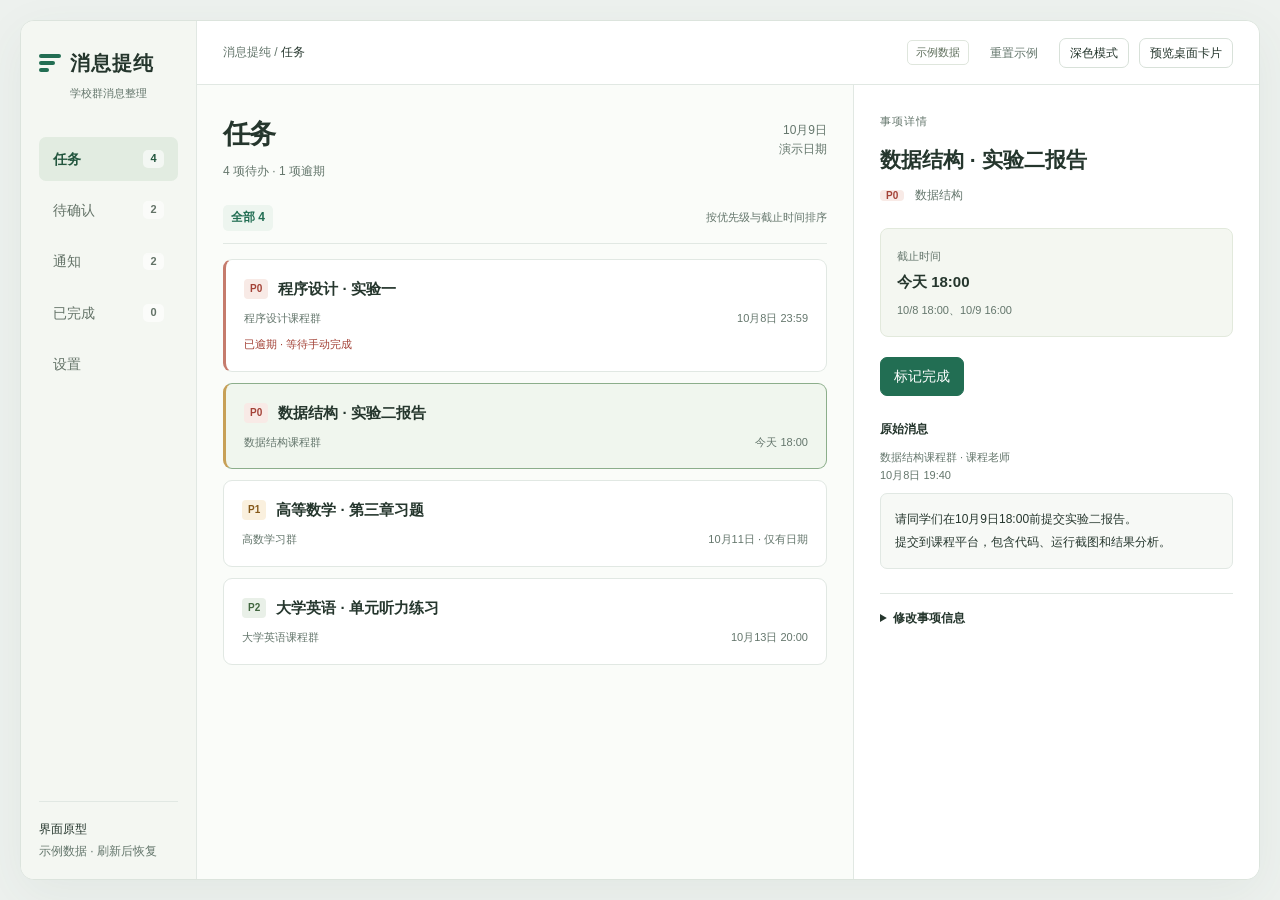
==== prototype/index.html @ ff16b4b1 "chore: add project rules and repeatable checks" ====
<!doctype html>
<html lang="zh-CN" data-theme="light">
<head>
  <meta charset="utf-8">
  <meta name="viewport" content="width=device-width, initial-scale=1">
  <title>消息提纯 · 界面原型</title>
  <script>
    try { if (localStorage.getItem('message-purify-theme') === 'dark') document.documentElement.dataset.theme = 'dark'; } catch {}
  </script>
  <style>
    :root { color-scheme:light; --ink:#25362d; --muted:#64766c; --line:#e1e8e3; --accent:#226e53; --soft:#edf5ef; --danger:#a34237; --warning:#855819; }
    * { box-sizing:border-box; }
    body { margin:0; background:#edf1ee; color:var(--ink); font:14px/1.6 "Microsoft YaHei", "Segoe UI", sans-serif; }
    button,input,select { font:inherit; }
    button { cursor:pointer; transition:transform .16s ease,background-color .2s ease,border-color .2s ease,box-shadow .2s ease,color .2s ease; }
    button:focus-visible,input:focus-visible,select:focus-visible { outline:2px solid var(--accent); outline-offset:3px; }
    button:active { transform:translateY(1px) scale(.97); }
    [hidden] { display:none!important; }
    h1,h2,h3,p { margin:0; }
    .app { display:grid; grid-template-columns:176px minmax(0,1fr); height:calc(100dvh - 40px); min-height:620px; max-width:1500px; margin:20px auto; width:calc(100% - 40px); border:1px solid #dce4dd; border-radius:14px; background:#fafcf9; overflow:hidden; box-shadow:0 14px 50px #405b4810; }
    .sidebar { padding:26px 18px 18px; border-right:1px solid var(--line); background:#f4f7f2; display:flex; flex-direction:column; }
    .brand { font-size:20px; font-weight:700; letter-spacing:1px; display:flex; align-items:center; gap:9px; }
    .brand-mark { width:22px; height:22px; display:grid; align-content:center; gap:3px; }
    .brand-mark i { display:block; height:4px; border-radius:2px; background:var(--accent); }
    .brand-mark i:nth-child(2) { width:16px; }.brand-mark i:nth-child(3) { width:10px; }
    .brand-caption { color:var(--muted); font-size:11px; margin:6px 0 34px 31px; }
    .nav { display:grid; gap:7px; }
    .nav button { display:flex; align-items:center; justify-content:space-between; width:100%; border:0; background:none; color:#647368; border-radius:7px; padding:11px 14px; text-align:left; }
    .nav button[aria-current="page"] { background:#e2ece1; color:#23563e; font-weight:700; }
    .nav button:hover { background:#e9efe6; }
    .count { font-size:11px; min-width:21px; padding:0 6px; border-radius:5px; text-align:center; background:#fff9; font-weight:600; }
    .sidebar-foot { margin-top:auto; color:var(--muted); border-top:1px solid var(--line); padding-top:18px; font-size:12px; }
    .sidebar-foot b { display:block; color:var(--ink); font-weight:500; margin-bottom:3px; }
    .main { min-width:0; display:grid; grid-template-rows:64px minmax(0,1fr); }
    .topbar { padding:0 26px; display:flex; justify-content:space-between; align-items:center; border-bottom:1px solid var(--line); background:#fff; gap:18px; }
    .breadcrumb { color:var(--muted); font-size:12px; }.breadcrumb strong { color:var(--ink); font-weight:500; }
    .top-actions { display:flex; align-items:center; gap:10px; }
    .demo-badge { padding:3px 8px; border:1px solid #dfe6dd; color:#60705d; border-radius:5px; font-size:11px; white-space:nowrap; }
    .button { border:1px solid #d8e1d9; border-radius:7px; padding:8px 13px; background:#fff; color:var(--ink); line-height:1.5; }
    .button:hover { transform:translateY(-1px); background:#f3f7f1; border-color:#a6b9a8; box-shadow:0 4px 10px #405b4815; }
    .button.primary { background:var(--accent); border-color:var(--accent); color:white; }.button.primary:hover { background:#19563f; }
    .button.small { padding:5px 10px; font-size:12px; }.button.quiet { background:transparent; border-color:transparent; color:var(--muted); }
    .workarea { display:grid; grid-template-columns:minmax(340px,1fr) 406px; min-height:0; }
    .list-pane { padding:28px 26px; overflow:auto; }
    .page-head { display:flex; justify-content:space-between; align-items:flex-start; gap:16px; margin-bottom:24px; }
    h1 { font-size:27px; letter-spacing:-.6px; font-weight:650; }
    .subline { color:var(--muted); font-size:12px; margin-top:6px; }
    .date-stamp { font-size:12px; color:var(--muted); text-align:right; padding-top:8px; white-space:nowrap; }
    .list-summary { display:flex; justify-content:space-between; align-items:center; border-bottom:1px solid var(--line); padding-bottom:12px; margin-bottom:15px; color:var(--muted); font-size:11px; gap:12px; }
    .list-summary b { font-size:12px; color:var(--accent); padding:3px 8px; background:var(--soft); border-radius:5px; }
    .rows { display:grid; gap:11px; }
    .task-row { width:100%; border:1px solid var(--line); background:#fff; border-radius:9px; padding:17px 18px; text-align:left; color:var(--ink); }
    .task-row:hover { transform:translateY(-2px); border-color:#adbbad; box-shadow:0 7px 16px #405b4812; }.task-row.selected { background:#f0f6ee; border-color:#8cae8b; }
    .task-row.overdue { border-left:3px solid #c57b6c; }.task-row.today { border-left:3px solid #c7a057; }
    .row-top { display:flex; gap:10px; align-items:center; margin-bottom:9px; }.row-top h2 { font-size:15px; font-weight:600; flex:1; }
    .tag { font-size:10px; line-height:20px; padding:0 6px; border-radius:4px; font-weight:600; white-space:nowrap; background:#eef1ef; color:#5a6c62; }
    .tag.p0,.tag.overdue { background:#f8eae6; color:var(--danger); }.tag.p1,.tag.pending { background:#faf0de; color:var(--warning); }.tag.p2 { background:#e9f0e8; color:#41663f; }
    .row-meta { display:flex; justify-content:space-between; gap:12px; color:var(--muted); font-size:11px; }.row-meta span:first-child { overflow:hidden; text-overflow:ellipsis; white-space:nowrap; }.row-meta span:last-child { flex-shrink:0; }
    .row-note { color:var(--danger); font-size:11px; margin-top:9px; }.row-note.pending { color:var(--warning); }
    .detail-pane { border-left:1px solid var(--line); background:#fff; overflow:auto; padding:28px 26px; }
    .eyebrow { color:var(--muted); font-size:11px; letter-spacing:1px; margin-bottom:13px; }
    .detail-title { font-size:21px; line-height:1.5; font-weight:650; margin-bottom:11px; }
    .detail-sub { color:var(--muted); font-size:12px; margin-bottom:22px; }
    .detail-actions { display:flex; gap:9px; margin:17px 0 24px; }
    .deadline-box { border-radius:8px; padding:15px 16px; background:#f4f7f1; border:1px solid #e2e9dc; margin:20px 0; }
    .deadline-box.overdue { background:#fdf5f1; border-color:#f1ddd4; }
    .deadline-box b { display:block; font-size:15px; margin:4px 0; }.deadline-box small { color:var(--muted); font-size:11px; }.deadline-box.overdue b { color:var(--danger); }
    .section-label { font-size:12px; font-weight:600; margin:22px 0 10px; }
    .source-meta { font-size:11px; color:var(--muted); margin-bottom:9px; }
    .message { font-size:12px; line-height:1.9; white-space:pre-wrap; background:#f7f9f6; border:1px solid var(--line); border-radius:7px; padding:14px; }
    .source-image { display:block; width:100%; height:auto; margin-top:12px; border:1px solid #dfe5dc; border-radius:6px; }
    .ocr { color:var(--muted); font-size:11px; margin-top:10px; line-height:1.9; }
    details { margin-top:24px; border-top:1px solid var(--line); padding-top:15px; } summary { cursor:pointer; font-size:12px; font-weight:600; }
    .form { margin-top:15px; }.field { display:block; margin-bottom:13px; font-size:11px; color:var(--muted); }
    input,select { display:block; width:100%; border:1px solid #d4ded4; background:white; color:var(--ink); border-radius:6px; min-height:37px; padding:7px 9px; margin-top:5px; font-size:12px; }
    .form-grid { display:grid; grid-template-columns:1fr 1fr; gap:12px; }.hint { color:var(--muted); font-size:11px; margin:-6px 0 14px; line-height:1.8; }
    .check { display:flex; align-items:flex-start; gap:8px; color:var(--ink); font-size:12px; margin-bottom:15px; }.check input { min-height:0; width:15px; margin:3px 0; accent-color:var(--accent); }
    .error { color:var(--danger); font-size:12px; margin-bottom:12px; }
    .empty { text-align:center; color:var(--muted); padding:70px 14px; }.empty h2 { font-size:17px; color:var(--ink); margin-bottom:9px; }.empty p { font-size:12px; }
    .settings-section { border-top:1px solid var(--line); padding:22px 0; }.settings-section h2 { font-size:15px; margin-bottom:10px; }.settings-section p { color:var(--muted); font-size:12px; line-height:2; }
    .desktop { min-height:100dvh; background:#e9eee9; background-image:linear-gradient(#dce3dc55 1px,transparent 1px),linear-gradient(90deg,#dce3dc55 1px,transparent 1px); background-size:44px 44px; }
    .desktop-bar { height:72px; padding:0 32px; display:flex; justify-content:space-between; align-items:center; background:#f8faf6; border-bottom:1px solid #dbe3d9; }
    .desktop-bar h1 { font-size:18px; }.desktop-bar p { color:var(--muted); font-size:11px; margin-top:3px; }
    .widget { position:absolute; left:calc(50% - 380px); top:130px; width:760px; height:460px; min-width:590px; min-height:270px; max-width:calc(100% - 40px); max-height:calc(100dvh - 110px); resize:both; overflow:hidden; border-radius:13px; box-shadow:0 18px 50px #344b3420; border:1px solid #cbd6c9; background:#f7faf5; display:grid; grid-template-rows:37px minmax(0,1fr); }
    .widget-handle { padding:8px 15px; display:flex; justify-content:space-between; align-items:center; cursor:grab; touch-action:none; user-select:none; color:#6b7a66; font-size:10px; border-bottom:1px solid #e1e9dc; }
    .widget-grid { display:grid; grid-template-columns:1fr 1fr; gap:12px; padding:14px; min-height:0; }.widget.only-tasks .widget-grid { grid-template-columns:1fr; }
    .desktop-card { display:flex; flex-direction:column; background:white; border:1px solid #dce5d8; border-radius:9px; overflow:hidden; min-height:0; }
    .desktop-card:hover { transform:translateY(-2px); box-shadow:0 7px 18px #405b4814; }
    .card-heading { display:flex; justify-content:space-between; align-items:center; padding:15px 16px; border-bottom:1px solid #e8eee4; }.card-heading h2 { font-size:15px; }.card-heading span { color:var(--muted); font-size:11px; }
    .card-body { overflow:auto; padding:0 14px; flex:1; }.mini-row { padding:14px 0; border-bottom:1px solid #edf0e9; }.mini-row:hover { transform:translateX(3px); background:#f5f8f3; }.mini-row:last-child { border:0; }
    .mini-open { border:0; padding:0; background:none; text-align:left; display:block; width:100%; color:var(--ink); font-size:12px; font-weight:600; }
    .mini-meta { font-size:10px; color:var(--muted); margin:6px 0 9px; }.mini-foot { display:flex; gap:7px; align-items:center; justify-content:space-between; }
    .mini-row.overdue .mini-open { color:var(--danger); }.mini-row.today .mini-open { color:var(--warning); }
    .desktop-help { position:absolute; bottom:35px; width:100%; text-align:center; font-size:11px; color:var(--muted); }
    .toast { position:fixed; bottom:24px; left:50%; transform:translateX(-50%); padding:10px 19px; background:#284333; color:white; border-radius:8px; box-shadow:0 6px 22px #23382322; z-index:5; font-size:12px; }
    body,.app,.sidebar,.topbar,.detail-pane,.nav button,.count,.demo-badge,.button,.task-row,.tag,.deadline-box,.message,input,select,.desktop,.desktop-bar,.widget,.widget-handle,.desktop-card,.card-heading,.mini-row {
      transition:background-color .32s ease,color .32s ease,border-color .32s ease,box-shadow .32s ease;
    }
    :root[data-theme="dark"] { color-scheme:dark; --ink:#f1f1f1; --muted:#a6a6a6; --line:#2a2a2a; --accent:#8ed3a6; --soft:#1a2a1e; --danger:#ff9f91; --warning:#f2c56d; }
    [data-theme="dark"] body { background:#000; }
    [data-theme="dark"] .app { background:#0b0b0b; border-color:var(--line); box-shadow:0 14px 50px #000; }
    [data-theme="dark"] .sidebar { background:#080808; }
    [data-theme="dark"] .topbar,[data-theme="dark"] .detail-pane,[data-theme="dark"] .task-row,[data-theme="dark"] .desktop-card { background:#101010; }
    [data-theme="dark"] .nav button { color:var(--muted); }
    [data-theme="dark"] .nav button[aria-current="page"] { background:#1c2b20; color:#b7e2c3; }
    [data-theme="dark"] .nav button:hover { background:#181818; }
    [data-theme="dark"] .count { background:#242424; }
    [data-theme="dark"] .demo-badge { color:#bdbdbd; border-color:#363636; }
    [data-theme="dark"] .button { background:#161616; border-color:#383838; }
    [data-theme="dark"] .button:hover { background:#222; border-color:#5c5c5c; box-shadow:0 4px 10px #0008; }
    [data-theme="dark"] .button.quiet { background:transparent; border-color:transparent; color:var(--muted); }
    [data-theme="dark"] .button.primary { background:var(--accent); color:#173122; border-color:var(--accent); }
    [data-theme="dark"] .button.primary:hover { background:#b0dcbd; }
    [data-theme="dark"] .task-row.selected { background:#18251b; border-color:#5e8c68; }
    [data-theme="dark"] .task-row:hover { border-color:#626262; box-shadow:0 7px 16px #0008; }
    [data-theme="dark"] .task-row.overdue { border-left-color:#b96f63; }
    [data-theme="dark"] .task-row.today { border-left-color:#bf9a5b; }
    [data-theme="dark"] .tag { background:#242424; color:#c8c8c8; }
    [data-theme="dark"] .tag.p0,[data-theme="dark"] .tag.overdue { background:#3b2421; color:var(--danger); }
    [data-theme="dark"] .tag.p1,[data-theme="dark"] .tag.pending { background:#3a311c; color:var(--warning); }
    [data-theme="dark"] .tag.p2 { background:#1d3322; color:#a9d1b0; }
    [data-theme="dark"] .deadline-box { background:#171d18; border-color:#314c37; }
    [data-theme="dark"] .deadline-box.overdue { background:#241515; border-color:#58332e; }
    [data-theme="dark"] .message { background:#0b0b0b; }
    [data-theme="dark"] input,[data-theme="dark"] select { background:#0d0d0d; border-color:#3a3a3a; }
    [data-theme="dark"] .desktop { background-color:#000; background-image:linear-gradient(#1e1e1e22 1px,transparent 1px),linear-gradient(90deg,#1e1e1e22 1px,transparent 1px); }
    [data-theme="dark"] .desktop-bar { background:#080808; border-color:var(--line); }
    [data-theme="dark"] .widget { background:#0c0c0c; border-color:#323232; box-shadow:0 18px 50px #000; }
    [data-theme="dark"] .widget-handle { color:var(--muted); border-color:var(--line); }
    [data-theme="dark"] .desktop-card,[data-theme="dark"] .card-heading,[data-theme="dark"] .mini-row,[data-theme="dark"] .source-image { border-color:var(--line); }
    [data-theme="dark"] .desktop-card:hover { box-shadow:0 7px 18px #0008; }
    [data-theme="dark"] .mini-row:hover { background:#171717; }
    [data-theme="dark"] .toast { background:#d2f2db; color:#06120a; }
    @media(max-width:1160px) { .app { grid-template-columns:154px minmax(0,1fr); }.sidebar { padding-inline:12px; }.workarea { grid-template-columns:minmax(280px,1fr) 350px; }.list-pane,.detail-pane { padding:24px 20px; }.topbar { padding-inline:20px; }.row-top h2 { font-size:14px; } }
    @media(max-width:880px) { .app { width:860px; margin:12px; height:calc(100dvh - 24px); }.workarea { grid-template-columns:340px minmax(0,1fr); }.demo-badge { display:none; }.widget { left:20px; }.desktop { min-width:630px; } }
    @media(prefers-reduced-motion:reduce) { * { transition:none!important; } .button:hover,.task-row:hover,.desktop-card:hover,.mini-row:hover { transform:none!important; box-shadow:none!important; } }
  </style>
</head>
<body>
  <div class="app" id="app">
    <aside class="sidebar">
      <div class="brand"><span class="brand-mark" aria-hidden="true"><i></i><i></i><i></i></span>消息提纯</div>
      <p class="brand-caption">学校群消息整理</p>
      <nav class="nav" id="nav" aria-label="主导航"></nav>
      <div class="sidebar-foot"><b>界面原型</b>示例数据 · 刷新后恢复</div>
    </aside>
    <main class="main">
      <header class="topbar">
        <div class="breadcrumb">消息提纯 <span aria-hidden="true"> / </span> <strong id="breadcrumb">任务</strong></div>
        <div class="top-actions"><span class="demo-badge">示例数据</span><button class="button small quiet" data-action="reset">重置示例</button><button class="button small" data-action="theme" aria-label="切换到深色模式">深色模式</button><button class="button small" data-action="desktop">预览桌面卡片</button></div>
      </header>
      <div class="workarea"><section class="list-pane" id="list-pane" aria-label="事项列表"></section><aside class="detail-pane" id="detail-pane" aria-label="事项详情"></aside></div>
    </main>
  </div>
  <section class="desktop" id="desktop" hidden aria-label="桌面卡片预览">
    <header class="desktop-bar"><div><h1>桌面卡片预览</h1><p>示例桌面 · 卡片左右排列，仅在桌面显示</p></div><div class="top-actions"><button class="button" data-action="theme" aria-label="切换到深色模式">深色模式</button><button class="button" data-action="back">返回主界面</button></div></header>
    <div class="widget" id="widget"><div class="widget-handle" id="widget-handle"><span>消息提纯</span><span>拖动调整位置 · 右下角调整大小</span></div><div class="widget-grid" id="widget-grid"></div></div>
    <p class="desktop-help">有待确认事项时持续显示，全部处理后隐藏待确认卡片</p>
  </section>
  <div id="toast" class="toast" role="status" hidden></div>
  <script>
    // 界面原型：全部为示例数据，仅保存在本页内存中；未连接 QQ 或调用系统提醒。
    const TODAY = '2026-10-09';
    const NOW = new Date('2026-10-09T10:00:00+08:00');
    const pages = {tasks:'任务',pending:'待确认',notices:'通知',completed:'已完成',settings:'设置'};
    const seed = [
      {id:'t1',kind:'task',state:'active',title:'数据结构 · 实验二报告',course:'数据结构',group:'数据结构课程群',due:'2026-10-09',time:'18:00',sender:'课程老师',sent:'10月8日 19:40',text:'请同学们在10月9日18:00前提交实验二报告。\n提交到课程平台，包含代码、运行截图和结果分析。'},
      {id:'t2',kind:'task',state:'active',title:'高等数学 · 第三章习题',course:'高等数学',group:'高数学习群',due:'2026-10-11',time:'',sender:'课程老师',sent:'10月8日 15:12',text:'本周作业：第三章习题第1、3、5题。\n10月11日提交，写清解题过程，拍照上传到课程平台。'},
      {id:'t3',kind:'task',state:'active',title:'大学英语 · 单元听力练习',course:'大学英语',group:'大学英语课程群',due:'2026-10-13',time:'20:00',sender:'课程老师',sent:'10月9日 08:35',text:'请完成第三单元听力练习，10月13日20:00前提交。\n练习入口在课程平台的第三单元下。'},
      {id:'t4',kind:'task',state:'active',title:'程序设计 · 实验一',course:'程序设计',group:'程序设计课程群',due:'2026-10-08',time:'23:59',sender:'课程老师',sent:'10月6日 16:20',text:'实验一请在10月8日23:59前提交。\n内容包括基础输入输出、条件分支和循环练习。'},
      {id:'p1',kind:'task',state:'pending',title:'大学物理 · 实验预习',course:'大学物理',group:'大学物理实验群',due:'',time:'',reason:'截止日期需从图片中确认',sender:'实验老师',sent:'10月9日 09:18',text:'下次实验前请完成预习，提交时间见图片。',image:true,ocr:'实验预习要求：10月12日18:00前提交预习报告。报告包含实验原理和步骤。'},
      {id:'p2',kind:'notice',state:'pending',title:'教务通知 · 专业讲座',course:'',group:'学院通知群',due:'',time:'',reason:'适用对象待确认',sender:'教务老师',sent:'10月9日 09:05',text:'10月14日举办专业发展讲座，面向电子信息类专业同学。\n有兴趣的同学可以报名参加。'},
      {id:'n1',kind:'notice',state:'active',title:'图书馆开放时间调整',course:'校园通知',group:'学校综合群',due:'',time:'',sender:'图书馆老师',sent:'10月9日 08:10',text:'本周六图书馆开放时间调整为09:00—17:00。\n请同学们合理安排借阅时间。'},
      {id:'n2',kind:'notice',state:'active',title:'校园摄影比赛报名',course:'校园活动',group:'学校综合群',due:'',time:'',sender:'学生事务老师',sent:'10月8日 12:30',text:'校园摄影比赛开始报名，主题是“我眼中的校园”。\n自愿参加，报名截止日期为10月20日。'}
    ];
    let items = structuredClone(seed), page = 'tasks', selectedId = 't1', convertingId = null, toastTimer;
    const $ = id => document.getElementById(id);
    const escapeHTML = value => String(value ?? '').replace(/[&<>"']/g, char => ({'&':'&amp;','<':'&lt;','>':'&gt;','"':'&quot;',"'":'&#39;'}[char]));
    const dayOffset = date => (Date.parse(date+'T00:00:00Z')-Date.parse(TODAY+'T00:00:00Z'))/86400000;
    const overdue = item => Boolean(item.due && (item.time ? new Date(item.due+'T'+item.time+':00+08:00') < NOW : item.due < TODAY));
    function priority(item) {
      if (item.manualPriority) return item.manualPriority;
      if (!item.due) return 'P3';
      const days = dayOffset(item.due);
      return days <= 0 ? 'P0' : days <= 3 ? 'P1' : days <= 7 ? 'P2' : 'P3';
    }
    function dateLabel(item) {
      if (!item.due) return '日期待补齐';
      const day = item.due === TODAY ? '今天' : `${Number(item.due.slice(5,7))}月${Number(item.due.slice(8))}日`;
      return day + (item.time ? ' '+item.time : ' · 仅有日期');
    }
    function reminderLabel(item) {
      if (item.state === 'completed') return '已完成，停止提醒';
      if (item.state === 'pending') return '确认后再安排提醒';
      if (item.kind === 'notice') return '普通通知，可自行加入任务';
      if (overdue(item)) return '仅保留卡片高亮，不重复弹通知';
      const format = date => new Intl.DateTimeFormat('zh-CN',{timeZone:'Asia/Shanghai',month:'numeric',day:'numeric',hour:'2-digit',minute:'2-digit',hour12:false}).format(date);
      if (!item.due) return '补齐日期后安排提醒';
      if (!item.time) return format(new Date(Date.parse(item.due+'T12:00:00+08:00')-86400000))+' 提醒';
      const deadline = Date.parse(item.due+'T'+item.time+':00+08:00');
      return format(new Date(deadline-86400000))+'、'+format(new Date(deadline-7200000));
    }
    function pageItems(target = page) {
      const filtered = items.filter(item => target === 'pending' ? item.state === 'pending' : target === 'completed' ? item.state === 'completed' : item.state === 'active' && item.kind === (target === 'tasks' ? 'task' : 'notice'));
      return target === 'tasks' ? filtered.sort((a,b) => priority(a).localeCompare(priority(b)) || (a.due+(a.time || '23:59')).localeCompare(b.due+(b.time || '23:59'))) : filtered;
    }
    function badge(item) {
      if (item.state === 'pending') return '<span class="tag pending">待确认</span>';
      if (item.state === 'completed') return '<span class="tag">已完成</span>';
      if (item.kind === 'notice') return '<span class="tag">通知</span>';
      return `<span class="tag ${priority(item).toLowerCase()}">${priority(item)}</span>`;
    }
    function renderList() {
      if (page === 'settings') {
        $('list-pane').innerHTML = '<div class="page-head"><div><h1>设置</h1><p class="subline">当前已确定的使用方式</p></div></div><section class="settings-section"><h2>截止提醒</h2><p>有具体时刻：提前 1 天和 2 小时各提醒一次。<br>只有日期：前一天中午 12:00 提醒。<br>逾期后：保留卡片高亮，不重复弹通知。</p></section><section class="settings-section"><h2>桌面卡片</h2><p>提醒事项与待确认左右排列，可拖动、调整大小。<br>仅在桌面显示。待确认处理完后隐藏该卡片。</p><button class="button small" data-action="desktop" style="margin-top:15px">预览桌面卡片</button></section><section class="settings-section"><h2>消息处理</h2><p>NapCat 接收群消息，本地规则进行筛选。<br>图片日期须确认后才能用于提醒。<br>课程关联和疑似机器人账号由用户确认。</p></section>';
        return;
      }
      const list = pageItems();
      const descriptions = {tasks:`${list.length} 项待办 · ${list.filter(overdue).length} 项逾期`,pending:'补齐信息，确认与自己相关的事项',notices:'学校通知与自愿活动',completed:'已完成事项及其原始消息'};
      $('list-pane').innerHTML = `<div class="page-head"><div><h1>${pages[page]}</h1><p class="subline">${descriptions[page]}</p></div><div class="date-stamp">10月9日<br>演示日期</div></div><div class="list-summary"><b>全部 ${list.length}</b><span>${page === 'tasks' ? '按优先级与截止时间排序' : '保留来源与原始消息'}</span></div><div class="rows">${list.map(item => `<button class="task-row ${item.id === selectedId ? 'selected' : ''} ${item.state === 'active' && item.kind === 'task' ? overdue(item) ? 'overdue' : item.due === TODAY ? 'today' : '' : ''}" data-action="select" data-id="${item.id}" aria-pressed="${item.id === selectedId}"><div class="row-top">${badge(item)}<h2>${escapeHTML(item.title)}</h2></div><div class="row-meta"><span>${escapeHTML(item.group)}</span><span>${item.kind === 'task' ? dateLabel(item) : item.sent}</span></div>${item.state === 'pending' ? `<p class="row-note pending">${escapeHTML(item.reason)}</p>` : item.kind === 'task' && item.state === 'active' && overdue(item) ? '<p class="row-note">已逾期 · 等待手动完成</p>' : ''}</button>`).join('') || `<div class="empty"><h2>${page === 'tasks' ? '暂无待办' : page === 'pending' ? '待确认事项已全部处理' : page === 'completed' ? '暂无已完成记录' : '暂无通知'}</h2><p>${page === 'completed' ? '完成的任务会保留在这里。' : '新的相关事项会显示在这里。'}</p></div>`}</div>`;
    }
    function editForm(item, mode) {
      const task = mode === 'convert' || item.kind === 'task';
      return `<form class="form" data-id="${item.id}" data-mode="${mode}" novalidate>${mode === 'pending' ? `<label class="field">事项类型<select name="kind"><option value="task" ${task ? 'selected' : ''}>任务</option><option value="notice" ${!task ? 'selected' : ''}>通知</option></select></label>` : ''}<label class="field">事项标题<input name="title" value="${escapeHTML(item.title)}" required></label><label class="field">课程或分类<input name="course" value="${escapeHTML(item.course)}" placeholder="例如：大学物理" required></label><div class="form-grid"><label class="field">截止日期<input type="date" name="due" value="${item.due}"></label><label class="field">具体时刻（可不填）<input type="time" name="time" value="${item.time}"></label></div><p class="hint">只明确日期时，前一天中午 12:00 提醒。普通通知无需填写截止日期。</p>${item.image ? '<label class="check"><input type="checkbox" name="imageConfirmed"><span>我已查看原图并确认所填写的日期和时刻</span></label>' : ''}<label class="field">优先级<select name="priority"><option value="">自动计算</option>${['P0','P1','P2','P3'].map(p => `<option ${item.manualPriority === p ? 'selected' : ''}>${p}</option>`).join('')}</select></label><p class="error" role="alert" hidden></p><button class="button primary" type="submit">${mode === 'pending' ? '确认事项' : mode === 'convert' ? '加入任务' : '保存修改'}</button></form>`;
    }
    function imagePreview() {
      const svg = '<svg xmlns="http://www.w3.org/2000/svg" width="720" height="440" viewBox="0 0 720 440"><rect width="720" height="440" fill="#f8f8f3"/><rect x="30" y="30" width="660" height="380" fill="white" stroke="#ddd"/><text x="65" y="88" font-size="18" fill="#777" font-family="Microsoft YaHei,sans-serif">原图示例 · 实验安排</text><text x="65" y="148" font-size="30" fill="#252d24" font-family="Microsoft YaHei,sans-serif">大学物理实验预习</text><path d="M65 172H650" stroke="#ddd"/><text x="65" y="225" font-size="24" fill="#343f35" font-family="Microsoft YaHei,sans-serif">10月12日 18:00 前提交预习报告</text><text x="65" y="285" font-size="22" fill="#525e53" font-family="Microsoft YaHei,sans-serif">报告包含实验原理和步骤</text><text x="65" y="358" font-size="17" fill="#7e867d" font-family="Microsoft YaHei,sans-serif">课程老师 · 大学物理实验群</text></svg>';
      return `<img class="source-image" alt="原图示例：大学物理实验预习，10月12日18:00前提交预习报告" src="data:image/svg+xml;charset=utf-8,${encodeURIComponent(svg)}">`;
    }
    function renderDetail() {
      const item = items.find(i => i.id === selectedId);
      if (page === 'settings') { $('detail-pane').innerHTML = '<p class="eyebrow">界面预览</p><h2 class="detail-title">用示例先看清布局</h2><p class="detail-sub">本页展示已确认的规则。点击“预览桌面卡片”查看桌面组件。</p><div class="deadline-box"><small>原型范围</small><b>任务、确认与详情交互</b><small>QQ 接入、OCR 和系统提醒尚未连接。</small></div>'; return; }
      if (!item) { $('detail-pane').innerHTML = '<div class="empty"><h2>选择一个事项</h2><p>这里显示原文、图片和可编辑信息。</p></div>'; return; }
      const pending = item.state === 'pending', completed = item.state === 'completed';
      $('detail-pane').innerHTML = `<p class="eyebrow">${pending ? '核对并补齐信息' : '事项详情'}</p><h2 class="detail-title">${escapeHTML(item.title)}</h2><p class="detail-sub">${badge(item)} <span style="margin-left:7px">${escapeHTML(item.course || '课程或分类待确认')}</span></p>${pending ? `<div class="deadline-box"><small>待补信息</small><b>${escapeHTML(item.reason)}</b><small>确认或忽略后，此项从待确认中移除。</small></div><div class="detail-actions"><button class="button small" data-action="ignore" data-id="${item.id}">忽略此项</button></div>` : `<div class="deadline-box ${overdue(item) && item.kind === 'task' && !completed ? 'overdue' : ''}"><small>${item.kind === 'task' ? '截止时间' : '事项类型'}</small><b>${item.kind === 'task' ? dateLabel(item) : '普通通知'}</b><small>${reminderLabel(item)}</small></div><div class="detail-actions">${completed ? '<span class="tag">已完成，原始消息已保留</span>' : item.kind === 'task' ? `<button class="button primary" data-action="complete" data-id="${item.id}">标记完成</button>` : `<button class="button" data-action="convert" data-id="${item.id}">加入任务</button>`}</div>`}<h3 class="section-label">原始消息</h3><p class="source-meta">${escapeHTML(item.group)} · ${escapeHTML(item.sender)}<br>${escapeHTML(item.sent)}</p><div class="message">${escapeHTML(item.text)}</div>${item.image ? imagePreview()+`<p class="ocr">图片文字（示例）：${escapeHTML(item.ocr)}<br>填写日期后，需勾选确认才能用于提醒。</p>` : ''}${completed ? '' : pending ? `<h3 class="section-label">补齐并确认</h3>${editForm(item,'pending')}` : convertingId === item.id ? `<h3 class="section-label">加入任务</h3>${editForm(item,'convert')}` : item.kind === 'task' ? `<details><summary>修改事项信息</summary>${editForm(item,'save')}</details>` : ''}`;
    }
    function renderDesktop() {
      const tasks = pageItems('tasks'), pending = pageItems('pending');
      $('widget').classList.toggle('only-tasks',pending.length === 0);
      const rows = (list, isPending) => list.map(item => `<article class="mini-row ${!isPending ? overdue(item) ? 'overdue' : item.due === TODAY ? 'today' : '' : ''}"><button class="mini-open" data-action="open" data-id="${item.id}">${escapeHTML(item.title)}</button><p class="mini-meta">${escapeHTML(item.group)}${isPending ? '<br>'+escapeHTML(item.reason) : ''}</p><div class="mini-foot">${isPending ? '<span class="tag pending">待确认</span>' : badge(item)}<span style="color:var(--muted);font-size:10px">${isPending ? '' : overdue(item) ? '已逾期 · '+dateLabel(item) : dateLabel(item)}</span><button class="button small" data-action="${isPending ? 'open' : 'complete'}" data-id="${item.id}">${isPending ? '处理' : '完成'}</button></div></article>`).join('');
      $('widget-grid').innerHTML = `<section class="desktop-card" aria-label="提醒事项卡片"><header class="card-heading"><h2>提醒事项</h2><span>${tasks.length} 项</span></header><div class="card-body">${rows(tasks,false) || '<div class="empty"><h2>暂无待办</h2></div>'}</div></section>${pending.length ? `<section class="desktop-card" aria-label="待确认卡片"><header class="card-heading"><h2>待确认</h2><span>${pending.length} 项</span></header><div class="card-body">${rows(pending,true)}</div></section>` : ''}`;
    }
    function render() {
      const list = page === 'settings' ? [] : pageItems();
      if (!list.some(i => i.id === selectedId)) selectedId = list[0]?.id || null;
      $('nav').innerHTML = Object.entries(pages).map(([key,label]) => `<button data-action="nav" data-page="${key}" ${key === page ? 'aria-current="page"' : ''}><span>${label}</span>${key === 'settings' ? '' : `<span class="count">${pageItems(key).length}</span>`}</button>`).join('');
      $('breadcrumb').textContent = pages[page];
      renderList(); renderDetail(); renderDesktop();
    }
    function notify(message) { clearTimeout(toastTimer); $('toast').textContent = message; $('toast').hidden = false; toastTimer = setTimeout(() => $('toast').hidden = true,2200); }
    function updateThemeButtons() {
      const label = document.documentElement.dataset.theme === 'dark' ? '浅色模式' : '深色模式';
      document.querySelectorAll('[data-action="theme"]').forEach(button => { button.textContent = label; button.setAttribute('aria-label','切换到'+label); });
    }
    function toggleTheme() {
      const theme = document.documentElement.dataset.theme === 'dark' ? 'light' : 'dark';
      document.documentElement.dataset.theme = theme;
      try { localStorage.setItem('message-purify-theme',theme); } catch {}
      updateThemeButtons();
    }
    function showDesktop(show) { $('desktop').hidden = !show; $('app').hidden = show; }
    document.addEventListener('click', event => {
      const button = event.target.closest('button[data-action]'); if (!button) return;
      const action = button.dataset.action, item = items.find(i => i.id === button.dataset.id);
      if (action === 'theme') { toggleTheme(); return; }
      if (action === 'desktop') { showDesktop(true); return; }
      if (action === 'back') { showDesktop(false); return; }
      if (action === 'reset') { items = structuredClone(seed); page = 'tasks'; selectedId = 't1'; convertingId = null; render(); notify('示例已恢复'); return; }
      if (action === 'nav') { page = button.dataset.page; selectedId = null; convertingId = null; render(); return; }
      if (action === 'select') { selectedId = item.id; convertingId = null; render(); return; }
      if (action === 'open') { page = item.state === 'pending' ? 'pending' : 'tasks'; selectedId = item.id; convertingId = null; showDesktop(false); render(); return; }
      if (action === 'convert') { convertingId = item.id; renderDetail(); return; }
      if (action === 'complete') { item.state = 'completed'; render(); notify('已完成，原始消息保留在已完成记录中'); return; }
      if (action === 'ignore') { item.state = 'ignored'; render(); notify('已忽略此项'); }
    });
    document.addEventListener('submit', event => {
      const form = event.target.closest('form[data-mode]'); if (!form) return; event.preventDefault();
      const data = new FormData(form), item = items.find(i => i.id === form.dataset.id), mode = form.dataset.mode;
      const kind = mode === 'convert' ? 'task' : mode === 'pending' ? data.get('kind') : item.kind;
      const title = data.get('title').trim(), course = data.get('course').trim(), due = data.get('due'), time = data.get('time');
      const error = form.querySelector('.error');
      let message = !title ? '请填写事项标题。' : !course ? '请确认课程或分类。' : kind === 'task' && !due ? '请填写并确认截止日期。' : time && !due ? '请同时填写日期。' : item.image && kind === 'task' && !data.get('imageConfirmed') ? '请查看原图并勾选日期和时刻确认。' : '';
      if (message) { error.textContent = message; error.hidden = false; return; }
      Object.assign(item,{title,course,due:kind === 'task' ? due : '',time:kind === 'task' ? time : '',kind,state:'active',manualPriority:data.get('priority')});
      if (mode !== 'save') page = kind === 'task' ? 'tasks' : 'notices';
      selectedId = item.id; convertingId = null; render(); notify(mode === 'pending' ? '已确认并移入'+(kind === 'task' ? '任务' : '通知') : '已保存');
    });
    $('widget-handle').addEventListener('pointerdown', event => {
      if (event.button !== 0) return;
      const widget = $('widget'), startX = event.clientX, startY = event.clientY, startLeft = widget.offsetLeft, startTop = widget.offsetTop;
      const handle = event.currentTarget; handle.setPointerCapture(event.pointerId);
      const move = e => { widget.style.left = Math.max(10,Math.min(innerWidth-widget.offsetWidth-10,startLeft+e.clientX-startX))+'px'; widget.style.top = Math.max(82,Math.min(innerHeight-80,startTop+e.clientY-startY))+'px'; };
      const stop = () => { handle.removeEventListener('pointermove',move); handle.removeEventListener('pointerup',stop); handle.removeEventListener('pointercancel',stop); };
      handle.addEventListener('pointermove',move); handle.addEventListener('pointerup',stop); handle.addEventListener('pointercancel',stop);
    });
    updateThemeButtons();
    render();
  </script>
</body>
</html>
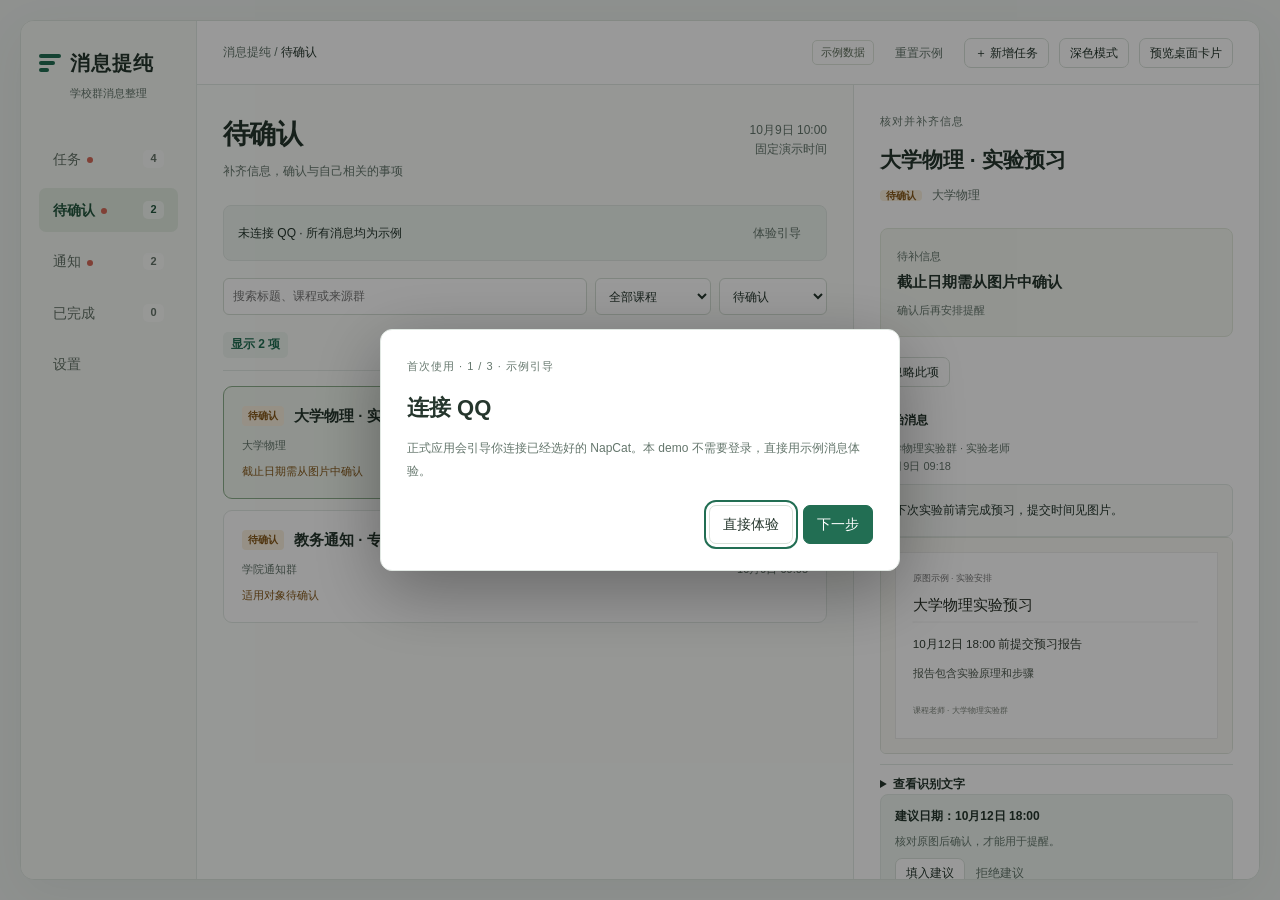
==== commit 2780254e: "feat: complete interactive demo workflows" ====
--- a/prototype/index.html
+++ b/prototype/index.html
@@ -3,9 +3,9 @@
 <head>
   <meta charset="utf-8">
   <meta name="viewport" content="width=device-width, initial-scale=1">
-  <title>消息提纯 · 界面原型</title>
+  <title>消息提纯 · 可点击 Demo</title>
   <script>
-    try { if (localStorage.getItem('message-purify-theme') === 'dark') document.documentElement.dataset.theme = 'dark'; } catch {}
+    try { const preference = JSON.parse(localStorage.getItem('message-purify-demo-v2') || '{}').settings?.theme || 'system'; document.documentElement.dataset.theme = preference === 'system' ? (matchMedia('(prefers-color-scheme:dark)').matches ? 'dark' : 'light') : preference; } catch {}
   </script>
   <style>
     :root { color-scheme:light; --ink:#25362d; --muted:#64766c; --line:#e1e8e3; --accent:#226e53; --soft:#edf5ef; --danger:#a34237; --warning:#855819; }
@@ -134,6 +134,34 @@
     @media(max-width:1160px) { .app { grid-template-columns:154px minmax(0,1fr); }.sidebar { padding-inline:12px; }.workarea { grid-template-columns:minmax(280px,1fr) 350px; }.list-pane,.detail-pane { padding:24px 20px; }.topbar { padding-inline:20px; }.row-top h2 { font-size:14px; } }
     @media(max-width:880px) { .app { width:860px; margin:12px; height:calc(100dvh - 24px); }.workarea { grid-template-columns:340px minmax(0,1fr); }.demo-badge { display:none; }.widget { left:20px; }.desktop { min-width:630px; } }
     @media(prefers-reduced-motion:reduce) { * { transition:none!important; } .button:hover,.task-row:hover,.desktop-card:hover,.mini-row:hover { transform:none!important; box-shadow:none!important; } }
+    .filters { display:grid; grid-template-columns:minmax(100px,1fr) 116px 108px; gap:8px; margin-bottom:17px; }
+    .filters input,.filters select { margin:0; min-width:0; }
+    .button,.task-row,.desktop-card,.mini-row { transition:transform .16s ease,background-color .32s ease,color .32s ease,border-color .32s ease,box-shadow .32s ease; }
+    .unread-dot { display:inline-block; width:6px; height:6px; border-radius:50%; background:#d56b59; margin-left:6px; vertical-align:middle; flex-shrink:0; }
+    .guide-banner,.change-box { border:1px solid var(--line); background:var(--soft); border-radius:8px; padding:12px 14px; margin-bottom:17px; font-size:12px; }
+    .guide-banner { display:flex; justify-content:space-between; align-items:center; gap:10px; }
+    .change-box p { margin:7px 0; color:var(--muted); font-size:11px; }
+    .detail-actions { flex-wrap:wrap; }
+    .source-image-button { display:block; width:100%; background:none; border:0; padding:0; }
+    .source-image-button .source-image { margin-top:0; }
+    .ocr-details { margin-top:10px; padding-top:10px; }
+    .setting-row { display:flex; align-items:center; justify-content:space-between; gap:16px; margin:16px 0; }
+    .setting-row select { width:145px; margin:0; }
+    .setting-row .check { margin:0; }
+    dialog { color:var(--ink); background:#fff; border:1px solid var(--line); border-radius:12px; padding:26px; width:min(520px,90vw); max-height:88dvh; overflow:auto; box-shadow:0 20px 70px #0005; }
+    dialog::backdrop { background:#0006; }
+    dialog h2 { font-size:22px; margin:8px 0 12px; }
+    dialog p { color:var(--muted); font-size:12px; line-height:1.9; }
+    .modal-actions { display:flex; gap:10px; justify-content:flex-end; margin-top:22px; }
+    #image-dialog { width:min(850px,92vw); }
+    #image-dialog .source-image { margin:14px 0; }
+    .toast { max-width:calc(100vw - 40px); display:flex; align-items:center; gap:16px; }
+    .toast button { color:inherit; border:1px solid currentColor; background:transparent; border-radius:5px; padding:3px 9px; white-space:nowrap; }
+    .simulation { margin-top:26px; }
+    .simulation .detail-actions { margin-bottom:8px; }
+    [data-theme="dark"] dialog { background:#101010; }
+    [data-motion="reduce"] * { transition:none!important; }
+    [data-motion="reduce"] .button:hover,[data-motion="reduce"] .task-row:hover,[data-motion="reduce"] .desktop-card:hover,[data-motion="reduce"] .mini-row:hover { transform:none!important; box-shadow:none!important; }
   </style>
 </head>
 <body>
@@ -142,159 +170,26 @@
       <div class="brand"><span class="brand-mark" aria-hidden="true"><i></i><i></i><i></i></span>消息提纯</div>
       <p class="brand-caption">学校群消息整理</p>
       <nav class="nav" id="nav" aria-label="主导航"></nav>
-      <div class="sidebar-foot"><b>界面原型</b>示例数据 · 刷新后恢复</div>
+      <div class="sidebar-foot"><b>可点击 Demo · 未连接 QQ</b><span id="storage-status">演示进度保存在此浏览器</span></div>
     </aside>
     <main class="main">
       <header class="topbar">
         <div class="breadcrumb">消息提纯 <span aria-hidden="true"> / </span> <strong id="breadcrumb">任务</strong></div>
-        <div class="top-actions"><span class="demo-badge">示例数据</span><button class="button small quiet" data-action="reset">重置示例</button><button class="button small" data-action="theme" aria-label="切换到深色模式">深色模式</button><button class="button small" data-action="desktop">预览桌面卡片</button></div>
+        <div class="top-actions"><span class="demo-badge">示例数据</span><button class="button small quiet" data-action="reset">重置示例</button><button class="button small" data-action="new">＋ 新增任务</button><button class="button small" data-action="theme" aria-label="切换到深色模式">深色模式</button><button class="button small" data-action="desktop">预览桌面卡片</button></div>
       </header>
       <div class="workarea"><section class="list-pane" id="list-pane" aria-label="事项列表"></section><aside class="detail-pane" id="detail-pane" aria-label="事项详情"></aside></div>
     </main>
   </div>
   <section class="desktop" id="desktop" hidden aria-label="桌面卡片预览">
-    <header class="desktop-bar"><div><h1>桌面卡片预览</h1><p>示例桌面 · 卡片左右排列，仅在桌面显示</p></div><div class="top-actions"><button class="button" data-action="theme" aria-label="切换到深色模式">深色模式</button><button class="button" data-action="back">返回主界面</button></div></header>
+    <header class="desktop-bar"><div><h1>桌面卡片预览</h1><p>浏览器模拟桌面 · 卡片左右排列</p></div><div class="top-actions"><button class="button" data-action="theme" aria-label="切换到深色模式">深色模式</button><button class="button" data-action="back">返回主界面</button></div></header>
     <div class="widget" id="widget"><div class="widget-handle" id="widget-handle"><span>消息提纯</span><span>拖动调整位置 · 右下角调整大小</span></div><div class="widget-grid" id="widget-grid"></div></div>
     <p class="desktop-help">有待确认事项时持续显示，全部处理后隐藏待确认卡片</p>
   </section>
   <div id="toast" class="toast" role="status" hidden></div>
-  <script>
-    // 界面原型：全部为示例数据，仅保存在本页内存中；未连接 QQ 或调用系统提醒。
-    const TODAY = '2026-10-09';
-    const NOW = new Date('2026-10-09T10:00:00+08:00');
-    const pages = {tasks:'任务',pending:'待确认',notices:'通知',completed:'已完成',settings:'设置'};
-    const seed = [
-      {id:'t1',kind:'task',state:'active',title:'数据结构 · 实验二报告',course:'数据结构',group:'数据结构课程群',due:'2026-10-09',time:'18:00',sender:'课程老师',sent:'10月8日 19:40',text:'请同学们在10月9日18:00前提交实验二报告。\n提交到课程平台，包含代码、运行截图和结果分析。'},
-      {id:'t2',kind:'task',state:'active',title:'高等数学 · 第三章习题',course:'高等数学',group:'高数学习群',due:'2026-10-11',time:'',sender:'课程老师',sent:'10月8日 15:12',text:'本周作业：第三章习题第1、3、5题。\n10月11日提交，写清解题过程，拍照上传到课程平台。'},
-      {id:'t3',kind:'task',state:'active',title:'大学英语 · 单元听力练习',course:'大学英语',group:'大学英语课程群',due:'2026-10-13',time:'20:00',sender:'课程老师',sent:'10月9日 08:35',text:'请完成第三单元听力练习，10月13日20:00前提交。\n练习入口在课程平台的第三单元下。'},
-      {id:'t4',kind:'task',state:'active',title:'程序设计 · 实验一',course:'程序设计',group:'程序设计课程群',due:'2026-10-08',time:'23:59',sender:'课程老师',sent:'10月6日 16:20',text:'实验一请在10月8日23:59前提交。\n内容包括基础输入输出、条件分支和循环练习。'},
-      {id:'p1',kind:'task',state:'pending',title:'大学物理 · 实验预习',course:'大学物理',group:'大学物理实验群',due:'',time:'',reason:'截止日期需从图片中确认',sender:'实验老师',sent:'10月9日 09:18',text:'下次实验前请完成预习，提交时间见图片。',image:true,ocr:'实验预习要求：10月12日18:00前提交预习报告。报告包含实验原理和步骤。'},
-      {id:'p2',kind:'notice',state:'pending',title:'教务通知 · 专业讲座',course:'',group:'学院通知群',due:'',time:'',reason:'适用对象待确认',sender:'教务老师',sent:'10月9日 09:05',text:'10月14日举办专业发展讲座，面向电子信息类专业同学。\n有兴趣的同学可以报名参加。'},
-      {id:'n1',kind:'notice',state:'active',title:'图书馆开放时间调整',course:'校园通知',group:'学校综合群',due:'',time:'',sender:'图书馆老师',sent:'10月9日 08:10',text:'本周六图书馆开放时间调整为09:00—17:00。\n请同学们合理安排借阅时间。'},
-      {id:'n2',kind:'notice',state:'active',title:'校园摄影比赛报名',course:'校园活动',group:'学校综合群',due:'',time:'',sender:'学生事务老师',sent:'10月8日 12:30',text:'校园摄影比赛开始报名，主题是“我眼中的校园”。\n自愿参加，报名截止日期为10月20日。'}
-    ];
-    let items = structuredClone(seed), page = 'tasks', selectedId = 't1', convertingId = null, toastTimer;
-    const $ = id => document.getElementById(id);
-    const escapeHTML = value => String(value ?? '').replace(/[&<>"']/g, char => ({'&':'&amp;','<':'&lt;','>':'&gt;','"':'&quot;',"'":'&#39;'}[char]));
-    const dayOffset = date => (Date.parse(date+'T00:00:00Z')-Date.parse(TODAY+'T00:00:00Z'))/86400000;
-    const overdue = item => Boolean(item.due && (item.time ? new Date(item.due+'T'+item.time+':00+08:00') < NOW : item.due < TODAY));
-    function priority(item) {
-      if (item.manualPriority) return item.manualPriority;
-      if (!item.due) return 'P3';
-      const days = dayOffset(item.due);
-      return days <= 0 ? 'P0' : days <= 3 ? 'P1' : days <= 7 ? 'P2' : 'P3';
-    }
-    function dateLabel(item) {
-      if (!item.due) return '日期待补齐';
-      const day = item.due === TODAY ? '今天' : `${Number(item.due.slice(5,7))}月${Number(item.due.slice(8))}日`;
-      return day + (item.time ? ' '+item.time : ' · 仅有日期');
-    }
-    function reminderLabel(item) {
-      if (item.state === 'completed') return '已完成，停止提醒';
-      if (item.state === 'pending') return '确认后再安排提醒';
-      if (item.kind === 'notice') return '普通通知，可自行加入任务';
-      if (overdue(item)) return '仅保留卡片高亮，不重复弹通知';
-      const format = date => new Intl.DateTimeFormat('zh-CN',{timeZone:'Asia/Shanghai',month:'numeric',day:'numeric',hour:'2-digit',minute:'2-digit',hour12:false}).format(date);
-      if (!item.due) return '补齐日期后安排提醒';
-      if (!item.time) return format(new Date(Date.parse(item.due+'T12:00:00+08:00')-86400000))+' 提醒';
-      const deadline = Date.parse(item.due+'T'+item.time+':00+08:00');
-      return format(new Date(deadline-86400000))+'、'+format(new Date(deadline-7200000));
-    }
-    function pageItems(target = page) {
-      const filtered = items.filter(item => target === 'pending' ? item.state === 'pending' : target === 'completed' ? item.state === 'completed' : item.state === 'active' && item.kind === (target === 'tasks' ? 'task' : 'notice'));
-      return target === 'tasks' ? filtered.sort((a,b) => priority(a).localeCompare(priority(b)) || (a.due+(a.time || '23:59')).localeCompare(b.due+(b.time || '23:59'))) : filtered;
-    }
-    function badge(item) {
-      if (item.state === 'pending') return '<span class="tag pending">待确认</span>';
-      if (item.state === 'completed') return '<span class="tag">已完成</span>';
-      if (item.kind === 'notice') return '<span class="tag">通知</span>';
-      return `<span class="tag ${priority(item).toLowerCase()}">${priority(item)}</span>`;
-    }
-    function renderList() {
-      if (page === 'settings') {
-        $('list-pane').innerHTML = '<div class="page-head"><div><h1>设置</h1><p class="subline">当前已确定的使用方式</p></div></div><section class="settings-section"><h2>截止提醒</h2><p>有具体时刻：提前 1 天和 2 小时各提醒一次。<br>只有日期：前一天中午 12:00 提醒。<br>逾期后：保留卡片高亮，不重复弹通知。</p></section><section class="settings-section"><h2>桌面卡片</h2><p>提醒事项与待确认左右排列，可拖动、调整大小。<br>仅在桌面显示。待确认处理完后隐藏该卡片。</p><button class="button small" data-action="desktop" style="margin-top:15px">预览桌面卡片</button></section><section class="settings-section"><h2>消息处理</h2><p>NapCat 接收群消息，本地规则进行筛选。<br>图片日期须确认后才能用于提醒。<br>课程关联和疑似机器人账号由用户确认。</p></section>';
-        return;
-      }
-      const list = pageItems();
-      const descriptions = {tasks:`${list.length} 项待办 · ${list.filter(overdue).length} 项逾期`,pending:'补齐信息，确认与自己相关的事项',notices:'学校通知与自愿活动',completed:'已完成事项及其原始消息'};
-      $('list-pane').innerHTML = `<div class="page-head"><div><h1>${pages[page]}</h1><p class="subline">${descriptions[page]}</p></div><div class="date-stamp">10月9日<br>演示日期</div></div><div class="list-summary"><b>全部 ${list.length}</b><span>${page === 'tasks' ? '按优先级与截止时间排序' : '保留来源与原始消息'}</span></div><div class="rows">${list.map(item => `<button class="task-row ${item.id === selectedId ? 'selected' : ''} ${item.state === 'active' && item.kind === 'task' ? overdue(item) ? 'overdue' : item.due === TODAY ? 'today' : '' : ''}" data-action="select" data-id="${item.id}" aria-pressed="${item.id === selectedId}"><div class="row-top">${badge(item)}<h2>${escapeHTML(item.title)}</h2></div><div class="row-meta"><span>${escapeHTML(item.group)}</span><span>${item.kind === 'task' ? dateLabel(item) : item.sent}</span></div>${item.state === 'pending' ? `<p class="row-note pending">${escapeHTML(item.reason)}</p>` : item.kind === 'task' && item.state === 'active' && overdue(item) ? '<p class="row-note">已逾期 · 等待手动完成</p>' : ''}</button>`).join('') || `<div class="empty"><h2>${page === 'tasks' ? '暂无待办' : page === 'pending' ? '待确认事项已全部处理' : page === 'completed' ? '暂无已完成记录' : '暂无通知'}</h2><p>${page === 'completed' ? '完成的任务会保留在这里。' : '新的相关事项会显示在这里。'}</p></div>`}</div>`;
-    }
-    function editForm(item, mode) {
-      const task = mode === 'convert' || item.kind === 'task';
-      return `<form class="form" data-id="${item.id}" data-mode="${mode}" novalidate>${mode === 'pending' ? `<label class="field">事项类型<select name="kind"><option value="task" ${task ? 'selected' : ''}>任务</option><option value="notice" ${!task ? 'selected' : ''}>通知</option></select></label>` : ''}<label class="field">事项标题<input name="title" value="${escapeHTML(item.title)}" required></label><label class="field">课程或分类<input name="course" value="${escapeHTML(item.course)}" placeholder="例如：大学物理" required></label><div class="form-grid"><label class="field">截止日期<input type="date" name="due" value="${item.due}"></label><label class="field">具体时刻（可不填）<input type="time" name="time" value="${item.time}"></label></div><p class="hint">只明确日期时，前一天中午 12:00 提醒。普通通知无需填写截止日期。</p>${item.image ? '<label class="check"><input type="checkbox" name="imageConfirmed"><span>我已查看原图并确认所填写的日期和时刻</span></label>' : ''}<label class="field">优先级<select name="priority"><option value="">自动计算</option>${['P0','P1','P2','P3'].map(p => `<option ${item.manualPriority === p ? 'selected' : ''}>${p}</option>`).join('')}</select></label><p class="error" role="alert" hidden></p><button class="button primary" type="submit">${mode === 'pending' ? '确认事项' : mode === 'convert' ? '加入任务' : '保存修改'}</button></form>`;
-    }
-    function imagePreview() {
-      const svg = '<svg xmlns="http://www.w3.org/2000/svg" width="720" height="440" viewBox="0 0 720 440"><rect width="720" height="440" fill="#f8f8f3"/><rect x="30" y="30" width="660" height="380" fill="white" stroke="#ddd"/><text x="65" y="88" font-size="18" fill="#777" font-family="Microsoft YaHei,sans-serif">原图示例 · 实验安排</text><text x="65" y="148" font-size="30" fill="#252d24" font-family="Microsoft YaHei,sans-serif">大学物理实验预习</text><path d="M65 172H650" stroke="#ddd"/><text x="65" y="225" font-size="24" fill="#343f35" font-family="Microsoft YaHei,sans-serif">10月12日 18:00 前提交预习报告</text><text x="65" y="285" font-size="22" fill="#525e53" font-family="Microsoft YaHei,sans-serif">报告包含实验原理和步骤</text><text x="65" y="358" font-size="17" fill="#7e867d" font-family="Microsoft YaHei,sans-serif">课程老师 · 大学物理实验群</text></svg>';
-      return `<img class="source-image" alt="原图示例：大学物理实验预习，10月12日18:00前提交预习报告" src="data:image/svg+xml;charset=utf-8,${encodeURIComponent(svg)}">`;
-    }
-    function renderDetail() {
-      const item = items.find(i => i.id === selectedId);
-      if (page === 'settings') { $('detail-pane').innerHTML = '<p class="eyebrow">界面预览</p><h2 class="detail-title">用示例先看清布局</h2><p class="detail-sub">本页展示已确认的规则。点击“预览桌面卡片”查看桌面组件。</p><div class="deadline-box"><small>原型范围</small><b>任务、确认与详情交互</b><small>QQ 接入、OCR 和系统提醒尚未连接。</small></div>'; return; }
-      if (!item) { $('detail-pane').innerHTML = '<div class="empty"><h2>选择一个事项</h2><p>这里显示原文、图片和可编辑信息。</p></div>'; return; }
-      const pending = item.state === 'pending', completed = item.state === 'completed';
-      $('detail-pane').innerHTML = `<p class="eyebrow">${pending ? '核对并补齐信息' : '事项详情'}</p><h2 class="detail-title">${escapeHTML(item.title)}</h2><p class="detail-sub">${badge(item)} <span style="margin-left:7px">${escapeHTML(item.course || '课程或分类待确认')}</span></p>${pending ? `<div class="deadline-box"><small>待补信息</small><b>${escapeHTML(item.reason)}</b><small>确认或忽略后，此项从待确认中移除。</small></div><div class="detail-actions"><button class="button small" data-action="ignore" data-id="${item.id}">忽略此项</button></div>` : `<div class="deadline-box ${overdue(item) && item.kind === 'task' && !completed ? 'overdue' : ''}"><small>${item.kind === 'task' ? '截止时间' : '事项类型'}</small><b>${item.kind === 'task' ? dateLabel(item) : '普通通知'}</b><small>${reminderLabel(item)}</small></div><div class="detail-actions">${completed ? '<span class="tag">已完成，原始消息已保留</span>' : item.kind === 'task' ? `<button class="button primary" data-action="complete" data-id="${item.id}">标记完成</button>` : `<button class="button" data-action="convert" data-id="${item.id}">加入任务</button>`}</div>`}<h3 class="section-label">原始消息</h3><p class="source-meta">${escapeHTML(item.group)} · ${escapeHTML(item.sender)}<br>${escapeHTML(item.sent)}</p><div class="message">${escapeHTML(item.text)}</div>${item.image ? imagePreview()+`<p class="ocr">图片文字（示例）：${escapeHTML(item.ocr)}<br>填写日期后，需勾选确认才能用于提醒。</p>` : ''}${completed ? '' : pending ? `<h3 class="section-label">补齐并确认</h3>${editForm(item,'pending')}` : convertingId === item.id ? `<h3 class="section-label">加入任务</h3>${editForm(item,'convert')}` : item.kind === 'task' ? `<details><summary>修改事项信息</summary>${editForm(item,'save')}</details>` : ''}`;
-    }
-    function renderDesktop() {
-      const tasks = pageItems('tasks'), pending = pageItems('pending');
-      $('widget').classList.toggle('only-tasks',pending.length === 0);
-      const rows = (list, isPending) => list.map(item => `<article class="mini-row ${!isPending ? overdue(item) ? 'overdue' : item.due === TODAY ? 'today' : '' : ''}"><button class="mini-open" data-action="open" data-id="${item.id}">${escapeHTML(item.title)}</button><p class="mini-meta">${escapeHTML(item.group)}${isPending ? '<br>'+escapeHTML(item.reason) : ''}</p><div class="mini-foot">${isPending ? '<span class="tag pending">待确认</span>' : badge(item)}<span style="color:var(--muted);font-size:10px">${isPending ? '' : overdue(item) ? '已逾期 · '+dateLabel(item) : dateLabel(item)}</span><button class="button small" data-action="${isPending ? 'open' : 'complete'}" data-id="${item.id}">${isPending ? '处理' : '完成'}</button></div></article>`).join('');
-      $('widget-grid').innerHTML = `<section class="desktop-card" aria-label="提醒事项卡片"><header class="card-heading"><h2>提醒事项</h2><span>${tasks.length} 项</span></header><div class="card-body">${rows(tasks,false) || '<div class="empty"><h2>暂无待办</h2></div>'}</div></section>${pending.length ? `<section class="desktop-card" aria-label="待确认卡片"><header class="card-heading"><h2>待确认</h2><span>${pending.length} 项</span></header><div class="card-body">${rows(pending,true)}</div></section>` : ''}`;
-    }
-    function render() {
-      const list = page === 'settings' ? [] : pageItems();
-      if (!list.some(i => i.id === selectedId)) selectedId = list[0]?.id || null;
-      $('nav').innerHTML = Object.entries(pages).map(([key,label]) => `<button data-action="nav" data-page="${key}" ${key === page ? 'aria-current="page"' : ''}><span>${label}</span>${key === 'settings' ? '' : `<span class="count">${pageItems(key).length}</span>`}</button>`).join('');
-      $('breadcrumb').textContent = pages[page];
-      renderList(); renderDetail(); renderDesktop();
-    }
-    function notify(message) { clearTimeout(toastTimer); $('toast').textContent = message; $('toast').hidden = false; toastTimer = setTimeout(() => $('toast').hidden = true,2200); }
-    function updateThemeButtons() {
-      const label = document.documentElement.dataset.theme === 'dark' ? '浅色模式' : '深色模式';
-      document.querySelectorAll('[data-action="theme"]').forEach(button => { button.textContent = label; button.setAttribute('aria-label','切换到'+label); });
-    }
-    function toggleTheme() {
-      const theme = document.documentElement.dataset.theme === 'dark' ? 'light' : 'dark';
-      document.documentElement.dataset.theme = theme;
-      try { localStorage.setItem('message-purify-theme',theme); } catch {}
-      updateThemeButtons();
-    }
-    function showDesktop(show) { $('desktop').hidden = !show; $('app').hidden = show; }
-    document.addEventListener('click', event => {
-      const button = event.target.closest('button[data-action]'); if (!button) return;
-      const action = button.dataset.action, item = items.find(i => i.id === button.dataset.id);
-      if (action === 'theme') { toggleTheme(); return; }
-      if (action === 'desktop') { showDesktop(true); return; }
-      if (action === 'back') { showDesktop(false); return; }
-      if (action === 'reset') { items = structuredClone(seed); page = 'tasks'; selectedId = 't1'; convertingId = null; render(); notify('示例已恢复'); return; }
-      if (action === 'nav') { page = button.dataset.page; selectedId = null; convertingId = null; render(); return; }
-      if (action === 'select') { selectedId = item.id; convertingId = null; render(); return; }
-      if (action === 'open') { page = item.state === 'pending' ? 'pending' : 'tasks'; selectedId = item.id; convertingId = null; showDesktop(false); render(); return; }
-      if (action === 'convert') { convertingId = item.id; renderDetail(); return; }
-      if (action === 'complete') { item.state = 'completed'; render(); notify('已完成，原始消息保留在已完成记录中'); return; }
-      if (action === 'ignore') { item.state = 'ignored'; render(); notify('已忽略此项'); }
-    });
-    document.addEventListener('submit', event => {
-      const form = event.target.closest('form[data-mode]'); if (!form) return; event.preventDefault();
-      const data = new FormData(form), item = items.find(i => i.id === form.dataset.id), mode = form.dataset.mode;
-      const kind = mode === 'convert' ? 'task' : mode === 'pending' ? data.get('kind') : item.kind;
-      const title = data.get('title').trim(), course = data.get('course').trim(), due = data.get('due'), time = data.get('time');
-      const error = form.querySelector('.error');
-      let message = !title ? '请填写事项标题。' : !course ? '请确认课程或分类。' : kind === 'task' && !due ? '请填写并确认截止日期。' : time && !due ? '请同时填写日期。' : item.image && kind === 'task' && !data.get('imageConfirmed') ? '请查看原图并勾选日期和时刻确认。' : '';
-      if (message) { error.textContent = message; error.hidden = false; return; }
-      Object.assign(item,{title,course,due:kind === 'task' ? due : '',time:kind === 'task' ? time : '',kind,state:'active',manualPriority:data.get('priority')});
-      if (mode !== 'save') page = kind === 'task' ? 'tasks' : 'notices';
-      selectedId = item.id; convertingId = null; render(); notify(mode === 'pending' ? '已确认并移入'+(kind === 'task' ? '任务' : '通知') : '已保存');
-    });
-    $('widget-handle').addEventListener('pointerdown', event => {
-      if (event.button !== 0) return;
-      const widget = $('widget'), startX = event.clientX, startY = event.clientY, startLeft = widget.offsetLeft, startTop = widget.offsetTop;
-      const handle = event.currentTarget; handle.setPointerCapture(event.pointerId);
-      const move = e => { widget.style.left = Math.max(10,Math.min(innerWidth-widget.offsetWidth-10,startLeft+e.clientX-startX))+'px'; widget.style.top = Math.max(82,Math.min(innerHeight-80,startTop+e.clientY-startY))+'px'; };
-      const stop = () => { handle.removeEventListener('pointermove',move); handle.removeEventListener('pointerup',stop); handle.removeEventListener('pointercancel',stop); };
-      handle.addEventListener('pointermove',move); handle.addEventListener('pointerup',stop); handle.addEventListener('pointercancel',stop);
-    });
-    updateThemeButtons();
-    render();
-  </script>
+  <dialog id="new-dialog" aria-label="新增任务"></dialog>
+  <dialog id="image-dialog" aria-label="查看原图"></dialog>
+  <dialog id="guide-dialog" aria-label="首次使用引导"></dialog>
+  <dialog id="reminder-dialog" aria-label="提醒通知预览"></dialog>
+  <script src="app.js"></script>
 </body>
 </html>
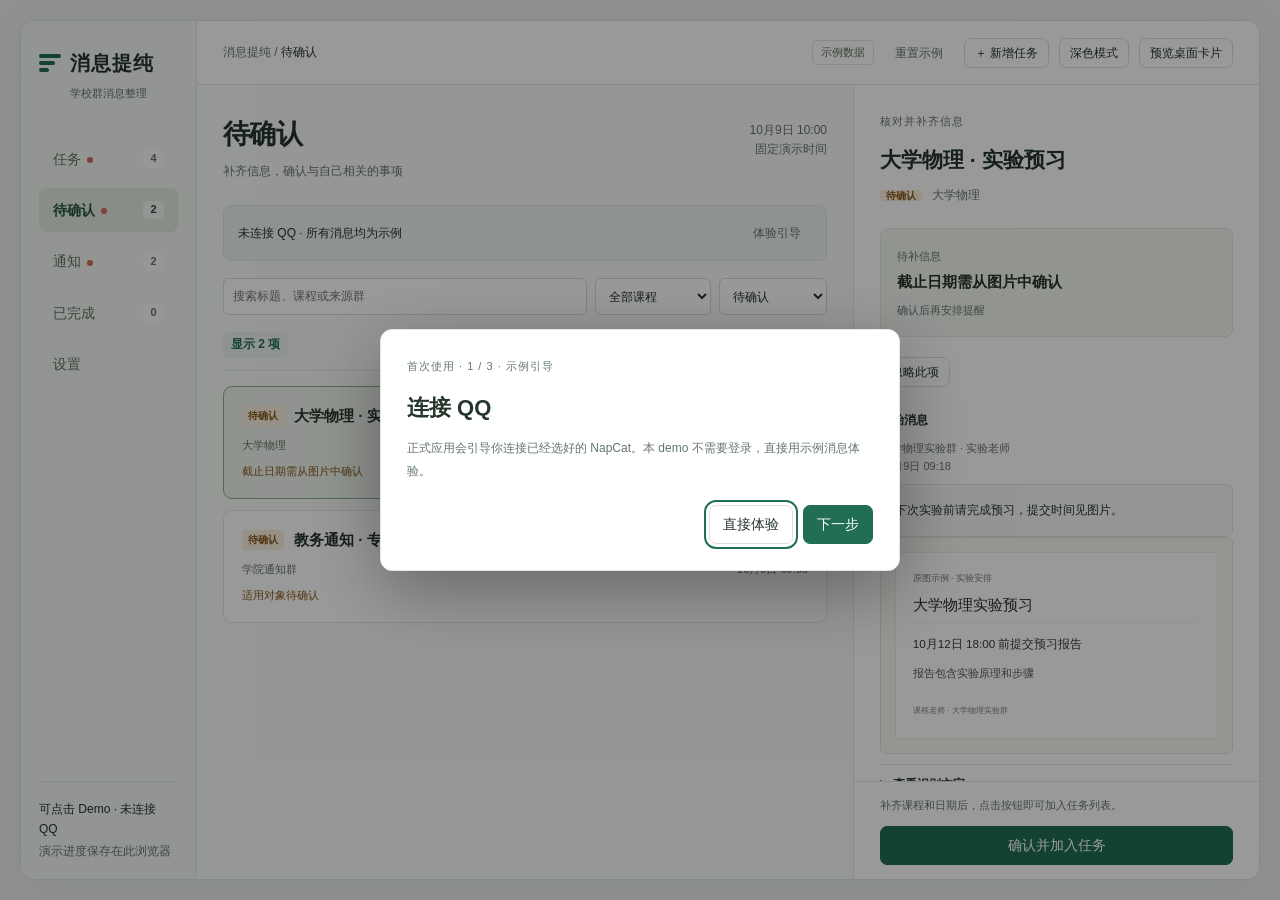
==== commit fce56ef6: "fix: restore detail scrolling and visible confirmation" ====
--- a/prototype/index.html
+++ b/prototype/index.html
@@ -31,7 +31,7 @@
     .count { font-size:11px; min-width:21px; padding:0 6px; border-radius:5px; text-align:center; background:#fff9; font-weight:600; }
     .sidebar-foot { margin-top:auto; color:var(--muted); border-top:1px solid var(--line); padding-top:18px; font-size:12px; }
     .sidebar-foot b { display:block; color:var(--ink); font-weight:500; margin-bottom:3px; }
-    .main { min-width:0; display:grid; grid-template-rows:64px minmax(0,1fr); }
+    .main { min-width:0; min-height:0; display:grid; grid-template-rows:64px minmax(0,1fr); }
     .topbar { padding:0 26px; display:flex; justify-content:space-between; align-items:center; border-bottom:1px solid var(--line); background:#fff; gap:18px; }
     .breadcrumb { color:var(--muted); font-size:12px; }.breadcrumb strong { color:var(--ink); font-weight:500; }
     .top-actions { display:flex; align-items:center; gap:10px; }
@@ -57,7 +57,11 @@
     .tag.p0,.tag.overdue { background:#f8eae6; color:var(--danger); }.tag.p1,.tag.pending { background:#faf0de; color:var(--warning); }.tag.p2 { background:#e9f0e8; color:#41663f; }
     .row-meta { display:flex; justify-content:space-between; gap:12px; color:var(--muted); font-size:11px; }.row-meta span:first-child { overflow:hidden; text-overflow:ellipsis; white-space:nowrap; }.row-meta span:last-child { flex-shrink:0; }
     .row-note { color:var(--danger); font-size:11px; margin-top:9px; }.row-note.pending { color:var(--warning); }
-    .detail-pane { border-left:1px solid var(--line); background:#fff; overflow:auto; padding:28px 26px; }
+    .detail-pane { border-left:1px solid var(--line); background:#fff; min-height:0; display:grid; grid-template-rows:minmax(0,1fr) auto; overflow:hidden; }
+    .detail-scroll { min-height:0; overflow:auto; overscroll-behavior:contain; padding:28px 26px; }
+    .confirmation-bar { border-top:1px solid var(--line); padding:14px 26px; background:#fff; }
+    .confirmation-bar p { color:var(--muted); font-size:11px; line-height:1.8; margin-bottom:10px; }
+    .confirmation-bar .button { width:100%; }
     .eyebrow { color:var(--muted); font-size:11px; letter-spacing:1px; margin-bottom:13px; }
     .detail-title { font-size:21px; line-height:1.5; font-weight:650; margin-bottom:11px; }
     .detail-sub { color:var(--muted); font-size:12px; margin-bottom:22px; }
@@ -93,14 +97,14 @@
     .mini-row.overdue .mini-open { color:var(--danger); }.mini-row.today .mini-open { color:var(--warning); }
     .desktop-help { position:absolute; bottom:35px; width:100%; text-align:center; font-size:11px; color:var(--muted); }
     .toast { position:fixed; bottom:24px; left:50%; transform:translateX(-50%); padding:10px 19px; background:#284333; color:white; border-radius:8px; box-shadow:0 6px 22px #23382322; z-index:5; font-size:12px; }
-    body,.app,.sidebar,.topbar,.detail-pane,.nav button,.count,.demo-badge,.button,.task-row,.tag,.deadline-box,.message,input,select,.desktop,.desktop-bar,.widget,.widget-handle,.desktop-card,.card-heading,.mini-row {
+    body,.app,.sidebar,.topbar,.detail-pane,.confirmation-bar,.nav button,.count,.demo-badge,.button,.task-row,.tag,.deadline-box,.message,input,select,.desktop,.desktop-bar,.widget,.widget-handle,.desktop-card,.card-heading,.mini-row {
       transition:background-color .32s ease,color .32s ease,border-color .32s ease,box-shadow .32s ease;
     }
     :root[data-theme="dark"] { color-scheme:dark; --ink:#f1f1f1; --muted:#a6a6a6; --line:#2a2a2a; --accent:#8ed3a6; --soft:#1a2a1e; --danger:#ff9f91; --warning:#f2c56d; }
     [data-theme="dark"] body { background:#000; }
     [data-theme="dark"] .app { background:#0b0b0b; border-color:var(--line); box-shadow:0 14px 50px #000; }
     [data-theme="dark"] .sidebar { background:#080808; }
-    [data-theme="dark"] .topbar,[data-theme="dark"] .detail-pane,[data-theme="dark"] .task-row,[data-theme="dark"] .desktop-card { background:#101010; }
+    [data-theme="dark"] .topbar,[data-theme="dark"] .detail-pane,[data-theme="dark"] .confirmation-bar,[data-theme="dark"] .task-row,[data-theme="dark"] .desktop-card { background:#101010; }
     [data-theme="dark"] .nav button { color:var(--muted); }
     [data-theme="dark"] .nav button[aria-current="page"] { background:#1c2b20; color:#b7e2c3; }
     [data-theme="dark"] .nav button:hover { background:#181818; }
@@ -131,7 +135,7 @@
     [data-theme="dark"] .desktop-card:hover { box-shadow:0 7px 18px #0008; }
     [data-theme="dark"] .mini-row:hover { background:#171717; }
     [data-theme="dark"] .toast { background:#d2f2db; color:#06120a; }
-    @media(max-width:1160px) { .app { grid-template-columns:154px minmax(0,1fr); }.sidebar { padding-inline:12px; }.workarea { grid-template-columns:minmax(280px,1fr) 350px; }.list-pane,.detail-pane { padding:24px 20px; }.topbar { padding-inline:20px; }.row-top h2 { font-size:14px; } }
+    @media(max-width:1160px) { .app { grid-template-columns:154px minmax(0,1fr); }.sidebar { padding-inline:12px; }.workarea { grid-template-columns:minmax(280px,1fr) 350px; }.list-pane,.detail-scroll { padding:24px 20px; }.confirmation-bar { padding-inline:20px; }.topbar { padding-inline:20px; }.row-top h2 { font-size:14px; } }
     @media(max-width:880px) { .app { width:860px; margin:12px; height:calc(100dvh - 24px); }.workarea { grid-template-columns:340px minmax(0,1fr); }.demo-badge { display:none; }.widget { left:20px; }.desktop { min-width:630px; } }
     @media(prefers-reduced-motion:reduce) { * { transition:none!important; } .button:hover,.task-row:hover,.desktop-card:hover,.mini-row:hover { transform:none!important; box-shadow:none!important; } }
     .filters { display:grid; grid-template-columns:minmax(100px,1fr) 116px 108px; gap:8px; margin-bottom:17px; }
